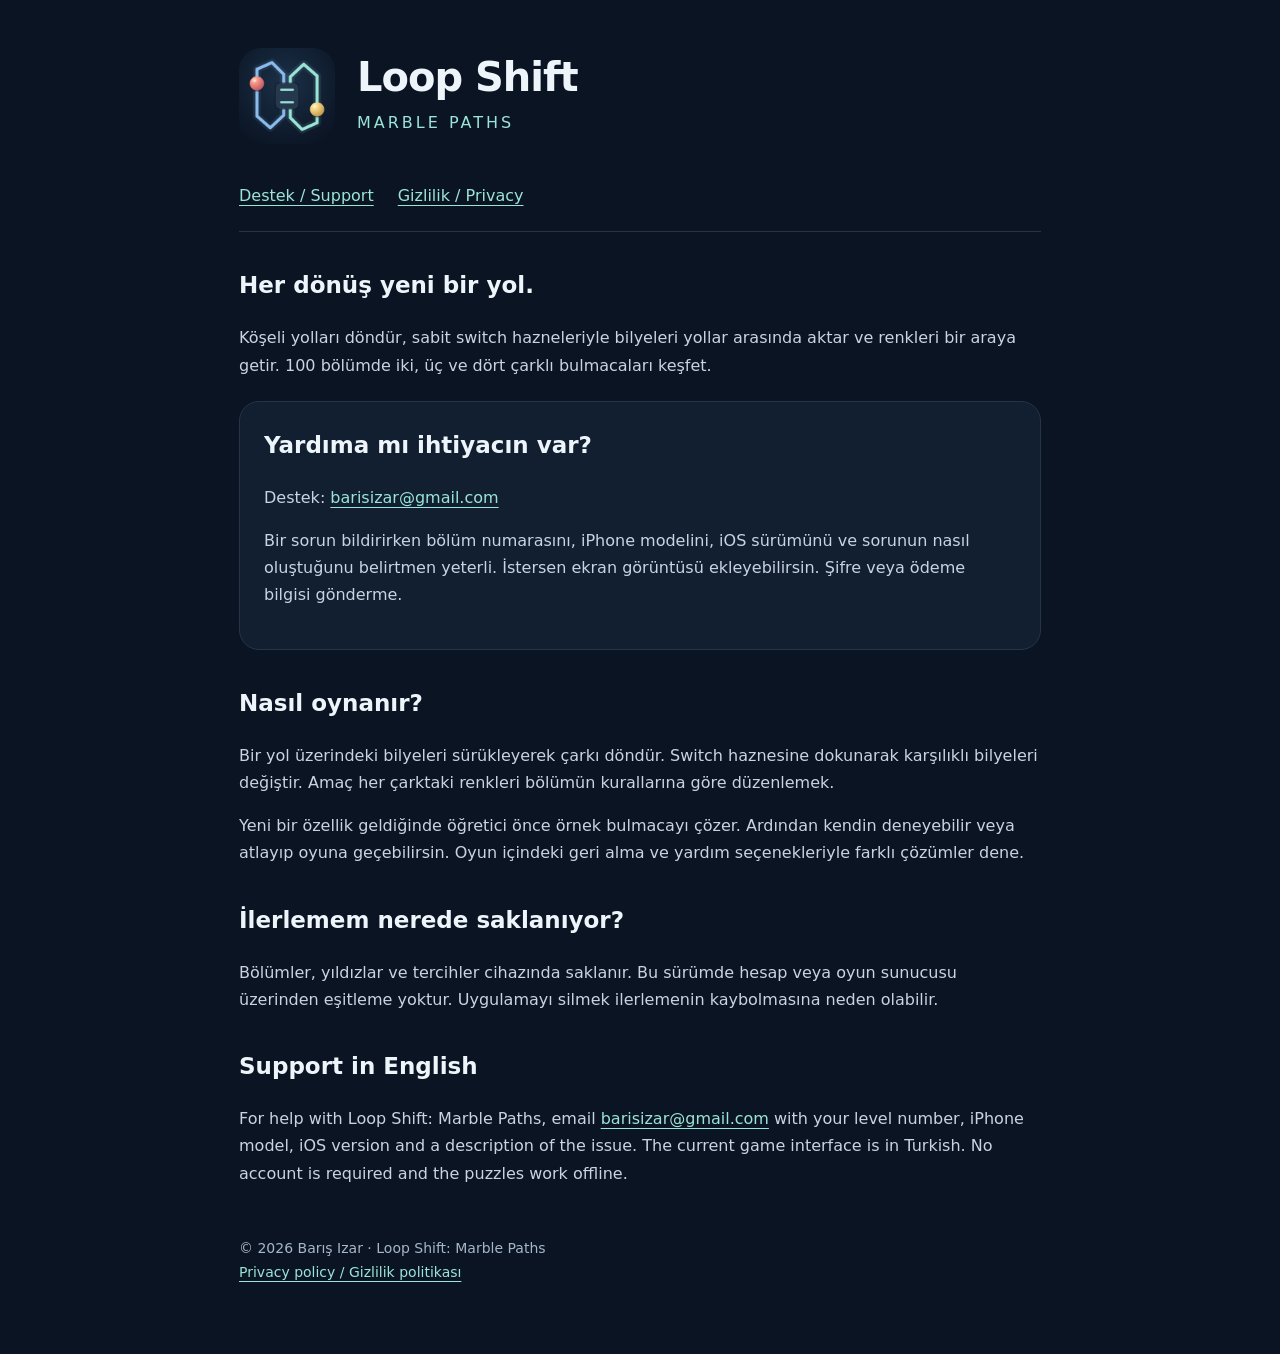
==== index.html @ 3ba00036 "Publish Loop Shift support and privacy pages" ====
<!doctype html><html lang="tr"><head><meta charset="utf-8"><meta name="viewport" content="width=device-width, initial-scale=1"><title>Loop Shift: Marble Paths — Destek</title><meta name="description" content="Loop Shift: Marble Paths için oyun yardımı, iletişim ve gizlilik bilgileri."><link rel="stylesheet" href="style.css"></head><body>
<header><img src="icon.png" alt="Köşeli iki bilye yolu ve switch"><div><h1>Loop Shift</h1><p>MARBLE PATHS</p></div></header>
<nav><a href="#support">Destek / Support</a><a href="privacy.html">Gizlilik / Privacy</a></nav>
<h2>Her dönüş yeni bir yol.</h2><p>Köşeli yolları döndür, sabit switch hazneleriyle bilyeleri yollar arasında aktar ve renkleri bir araya getir. 100 bölümde iki, üç ve dört çarklı bulmacaları keşfet.</p>
<div class="card" id="support"><h2 style="margin-top:0">Yardıma mı ihtiyacın var?</h2><p>Destek: <a href="mailto:barisizar@gmail.com">barisizar@gmail.com</a></p><p>Bir sorun bildirirken bölüm numarasını, iPhone modelini, iOS sürümünü ve sorunun nasıl oluştuğunu belirtmen yeterli. İstersen ekran görüntüsü ekleyebilirsin. Şifre veya ödeme bilgisi gönderme.</p></div>
<h2>Nasıl oynanır?</h2><p>Bir yol üzerindeki bilyeleri sürükleyerek çarkı döndür. Switch haznesine dokunarak karşılıklı bilyeleri değiştir. Amaç her çarktaki renkleri bölümün kurallarına göre düzenlemek.</p><p>Yeni bir özellik geldiğinde öğretici önce örnek bulmacayı çözer. Ardından kendin deneyebilir veya atlayıp oyuna geçebilirsin. Oyun içindeki geri alma ve yardım seçenekleriyle farklı çözümler dene.</p>
<h2>İlerlemem nerede saklanıyor?</h2><p>Bölümler, yıldızlar ve tercihler cihazında saklanır. Bu sürümde hesap veya oyun sunucusu üzerinden eşitleme yoktur. Uygulamayı silmek ilerlemenin kaybolmasına neden olabilir.</p>
<h2>Support in English</h2><p>For help with Loop Shift: Marble Paths, email <a href="mailto:barisizar@gmail.com">barisizar@gmail.com</a> with your level number, iPhone model, iOS version and a description of the issue. The current game interface is in Turkish. No account is required and the puzzles work offline.</p>
<footer>© 2026 Barış Izar · Loop Shift: Marble Paths<br><a href="privacy.html">Privacy policy / Gizlilik politikası</a></footer></body></html>
---- style.css ----
:root{color-scheme:dark;font-family:system-ui,-apple-system,sans-serif;color:#edf5fb;background:#0b1423}*{box-sizing:border-box}body{max-width:850px;margin:auto;padding:48px 24px 70px;line-height:1.7}header{display:flex;gap:22px;align-items:center;margin-bottom:38px}header img{width:96px;height:96px;border-radius:22px}h1{font-size:clamp(26px,5vw,40px);line-height:1.1;letter-spacing:-1px;margin:0 0 10px}header p{color:#9be4d8;margin:0;letter-spacing:3px}h2{font-size:23px;margin-top:34px}a{color:#9be4d8;text-underline-offset:4px}nav{display:flex;gap:24px;flex-wrap:wrap;border-bottom:1px solid #263447;padding-bottom:22px}.card{border:1px solid #263447;border-radius:20px;background:#111f31;padding:24px;margin:22px 0}footer{margin-top:50px;color:#a6b6c9;font-size:14px}p,li{color:#c8d4e2}button{font:inherit}@media(max-width:450px){body{padding:28px 20px}header{gap:15px}header img{width:70px;height:70px}header p{letter-spacing:2px;font-size:13px}}
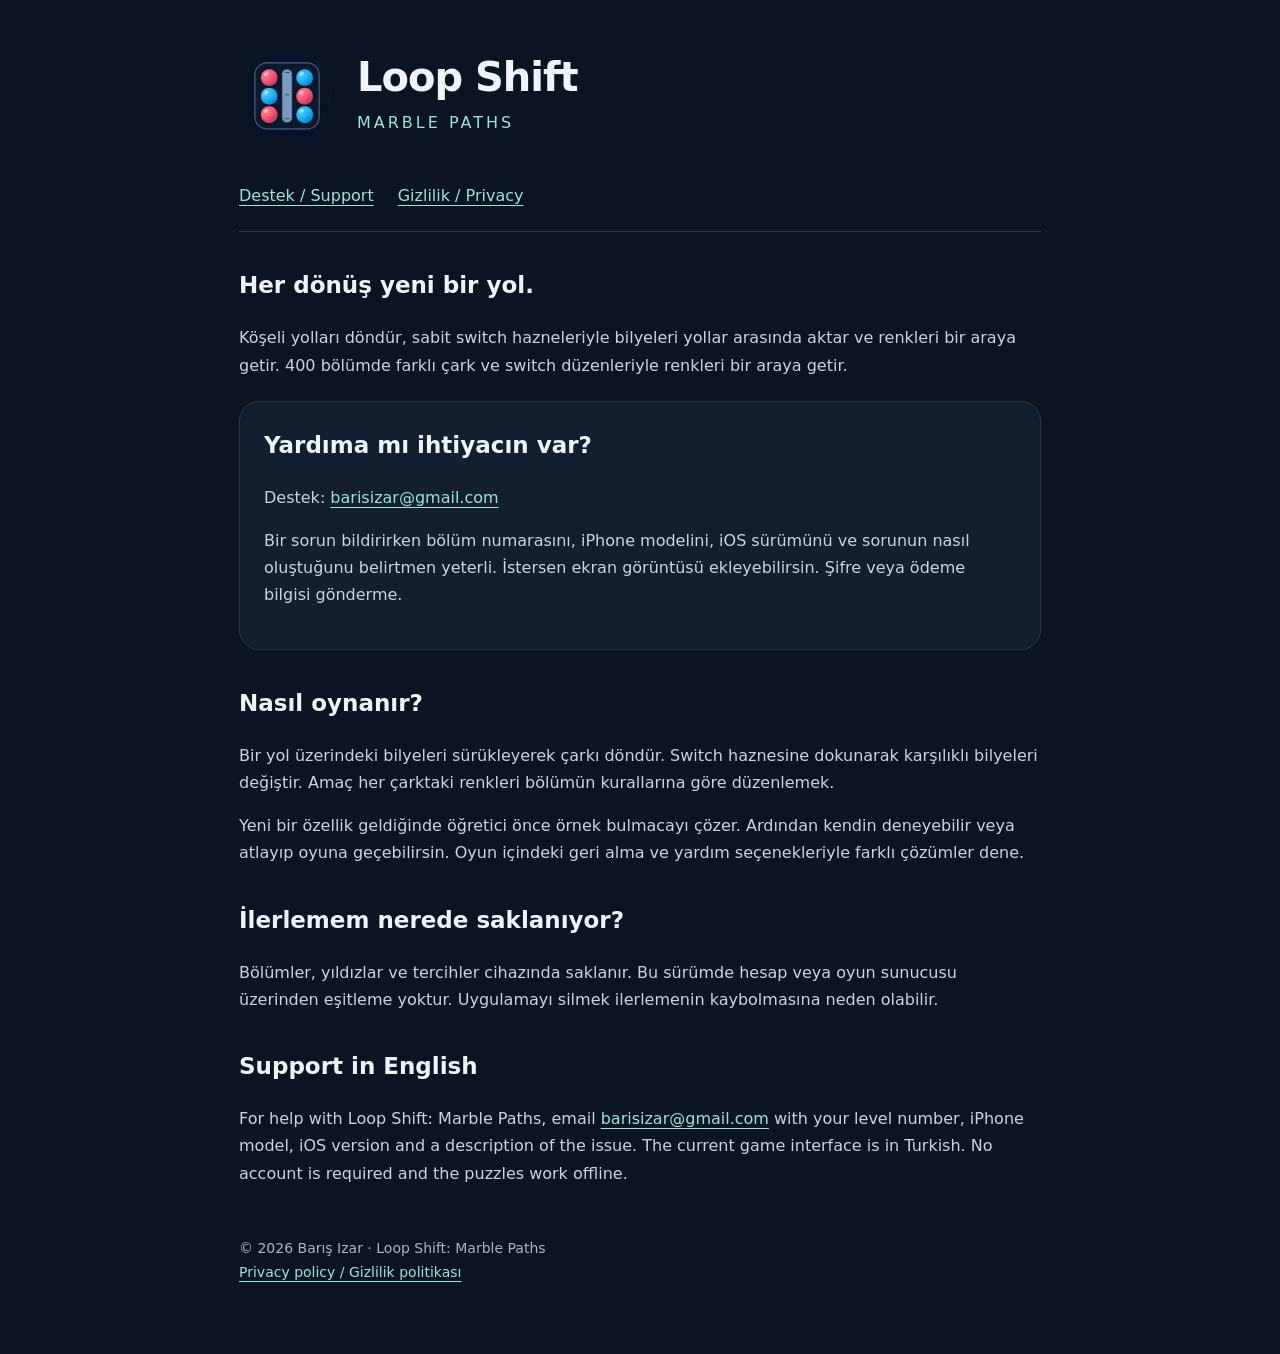
==== commit 5990a02b: "Update Loop Shift privacy disclosures for ads and optional analytics" ====
--- a/index.html
+++ b/index.html
@@ -1,7 +1,7 @@
 <!doctype html><html lang="tr"><head><meta charset="utf-8"><meta name="viewport" content="width=device-width, initial-scale=1"><title>Loop Shift: Marble Paths — Destek</title><meta name="description" content="Loop Shift: Marble Paths için oyun yardımı, iletişim ve gizlilik bilgileri."><link rel="stylesheet" href="style.css"></head><body>
-<header><img src="icon.png" alt="Köşeli iki bilye yolu ve switch"><div><h1>Loop Shift</h1><p>MARBLE PATHS</p></div></header>
+<header><img src="icon.png" alt="Loop Shift kırmızı ve mavi bilye ikonu"><div><h1>Loop Shift</h1><p>MARBLE PATHS</p></div></header>
 <nav><a href="#support">Destek / Support</a><a href="privacy.html">Gizlilik / Privacy</a></nav>
-<h2>Her dönüş yeni bir yol.</h2><p>Köşeli yolları döndür, sabit switch hazneleriyle bilyeleri yollar arasında aktar ve renkleri bir araya getir. 100 bölümde iki, üç ve dört çarklı bulmacaları keşfet.</p>
+<h2>Her dönüş yeni bir yol.</h2><p>Köşeli yolları döndür, sabit switch hazneleriyle bilyeleri yollar arasında aktar ve renkleri bir araya getir. 400 bölümde farklı çark ve switch düzenleriyle renkleri bir araya getir.</p>
 <div class="card" id="support"><h2 style="margin-top:0">Yardıma mı ihtiyacın var?</h2><p>Destek: <a href="mailto:barisizar@gmail.com">barisizar@gmail.com</a></p><p>Bir sorun bildirirken bölüm numarasını, iPhone modelini, iOS sürümünü ve sorunun nasıl oluştuğunu belirtmen yeterli. İstersen ekran görüntüsü ekleyebilirsin. Şifre veya ödeme bilgisi gönderme.</p></div>
 <h2>Nasıl oynanır?</h2><p>Bir yol üzerindeki bilyeleri sürükleyerek çarkı döndür. Switch haznesine dokunarak karşılıklı bilyeleri değiştir. Amaç her çarktaki renkleri bölümün kurallarına göre düzenlemek.</p><p>Yeni bir özellik geldiğinde öğretici önce örnek bulmacayı çözer. Ardından kendin deneyebilir veya atlayıp oyuna geçebilirsin. Oyun içindeki geri alma ve yardım seçenekleriyle farklı çözümler dene.</p>
 <h2>İlerlemem nerede saklanıyor?</h2><p>Bölümler, yıldızlar ve tercihler cihazında saklanır. Bu sürümde hesap veya oyun sunucusu üzerinden eşitleme yoktur. Uygulamayı silmek ilerlemenin kaybolmasına neden olabilir.</p>
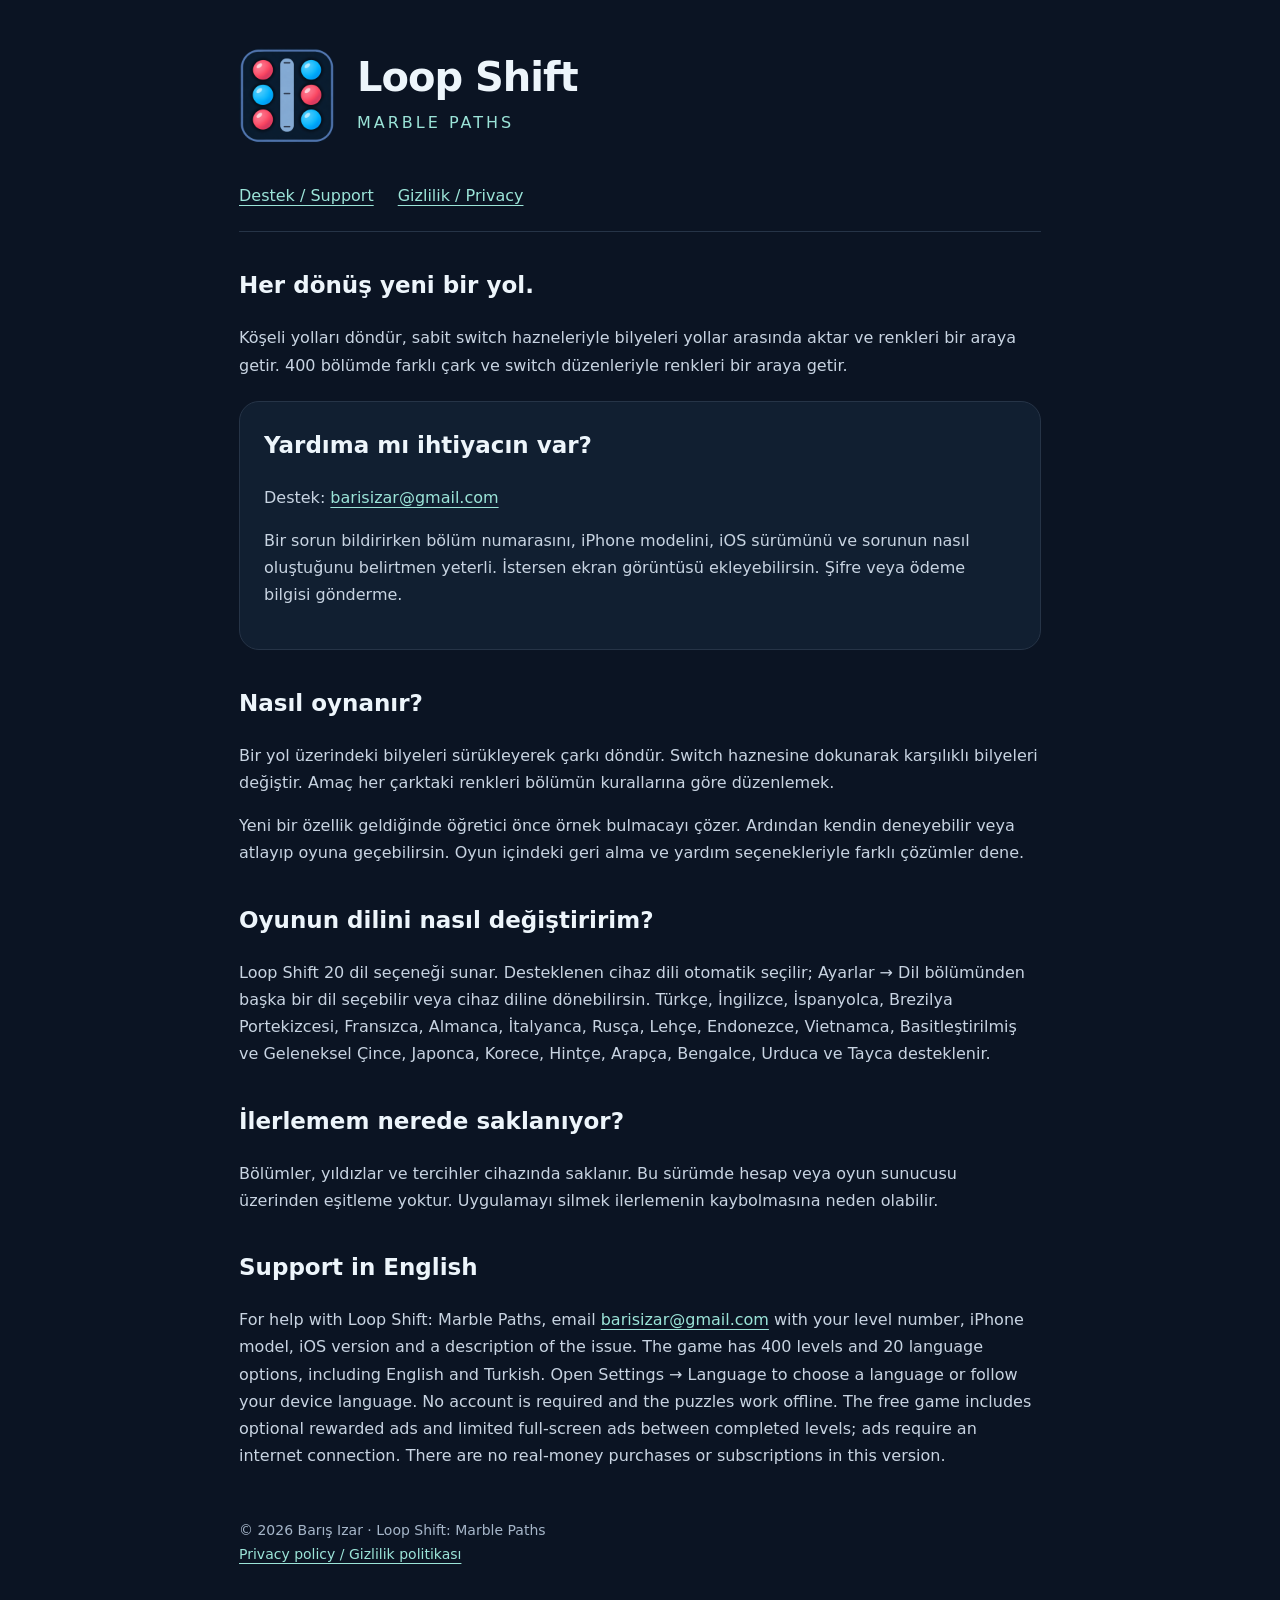
==== commit 3dd14e34: "Update support page for twenty languages and approved icon" ====
--- a/index.html
+++ b/index.html
@@ -1,9 +1,10 @@
 <!doctype html><html lang="tr"><head><meta charset="utf-8"><meta name="viewport" content="width=device-width, initial-scale=1"><title>Loop Shift: Marble Paths — Destek</title><meta name="description" content="Loop Shift: Marble Paths için oyun yardımı, iletişim ve gizlilik bilgileri."><link rel="stylesheet" href="style.css"></head><body>
-<header><img src="icon.png" alt="Loop Shift kırmızı ve mavi bilye ikonu"><div><h1>Loop Shift</h1><p>MARBLE PATHS</p></div></header>
+<header><img src="icon.png" alt="Loop Shift renkli bilye ikonu"><div><h1>Loop Shift</h1><p>MARBLE PATHS</p></div></header>
 <nav><a href="#support">Destek / Support</a><a href="privacy.html">Gizlilik / Privacy</a></nav>
 <h2>Her dönüş yeni bir yol.</h2><p>Köşeli yolları döndür, sabit switch hazneleriyle bilyeleri yollar arasında aktar ve renkleri bir araya getir. 400 bölümde farklı çark ve switch düzenleriyle renkleri bir araya getir.</p>
 <div class="card" id="support"><h2 style="margin-top:0">Yardıma mı ihtiyacın var?</h2><p>Destek: <a href="mailto:barisizar@gmail.com">barisizar@gmail.com</a></p><p>Bir sorun bildirirken bölüm numarasını, iPhone modelini, iOS sürümünü ve sorunun nasıl oluştuğunu belirtmen yeterli. İstersen ekran görüntüsü ekleyebilirsin. Şifre veya ödeme bilgisi gönderme.</p></div>
 <h2>Nasıl oynanır?</h2><p>Bir yol üzerindeki bilyeleri sürükleyerek çarkı döndür. Switch haznesine dokunarak karşılıklı bilyeleri değiştir. Amaç her çarktaki renkleri bölümün kurallarına göre düzenlemek.</p><p>Yeni bir özellik geldiğinde öğretici önce örnek bulmacayı çözer. Ardından kendin deneyebilir veya atlayıp oyuna geçebilirsin. Oyun içindeki geri alma ve yardım seçenekleriyle farklı çözümler dene.</p>
+<h2>Oyunun dilini nasıl değiştiririm?</h2><p>Loop Shift 20 dil seçeneği sunar. Desteklenen cihaz dili otomatik seçilir; Ayarlar → Dil bölümünden başka bir dil seçebilir veya cihaz diline dönebilirsin. Türkçe, İngilizce, İspanyolca, Brezilya Portekizcesi, Fransızca, Almanca, İtalyanca, Rusça, Lehçe, Endonezce, Vietnamca, Basitleştirilmiş ve Geleneksel Çince, Japonca, Korece, Hintçe, Arapça, Bengalce, Urduca ve Tayca desteklenir.</p>
 <h2>İlerlemem nerede saklanıyor?</h2><p>Bölümler, yıldızlar ve tercihler cihazında saklanır. Bu sürümde hesap veya oyun sunucusu üzerinden eşitleme yoktur. Uygulamayı silmek ilerlemenin kaybolmasına neden olabilir.</p>
-<h2>Support in English</h2><p>For help with Loop Shift: Marble Paths, email <a href="mailto:barisizar@gmail.com">barisizar@gmail.com</a> with your level number, iPhone model, iOS version and a description of the issue. The current game interface is in Turkish. No account is required and the puzzles work offline.</p>
+<h2>Support in English</h2><p>For help with Loop Shift: Marble Paths, email <a href="mailto:barisizar@gmail.com">barisizar@gmail.com</a> with your level number, iPhone model, iOS version and a description of the issue. The game has 400 levels and 20 language options, including English and Turkish. Open Settings → Language to choose a language or follow your device language. No account is required and the puzzles work offline. The free game includes optional rewarded ads and limited full-screen ads between completed levels; ads require an internet connection. There are no real-money purchases or subscriptions in this version.</p>
 <footer>© 2026 Barış Izar · Loop Shift: Marble Paths<br><a href="privacy.html">Privacy policy / Gizlilik politikası</a></footer></body></html>
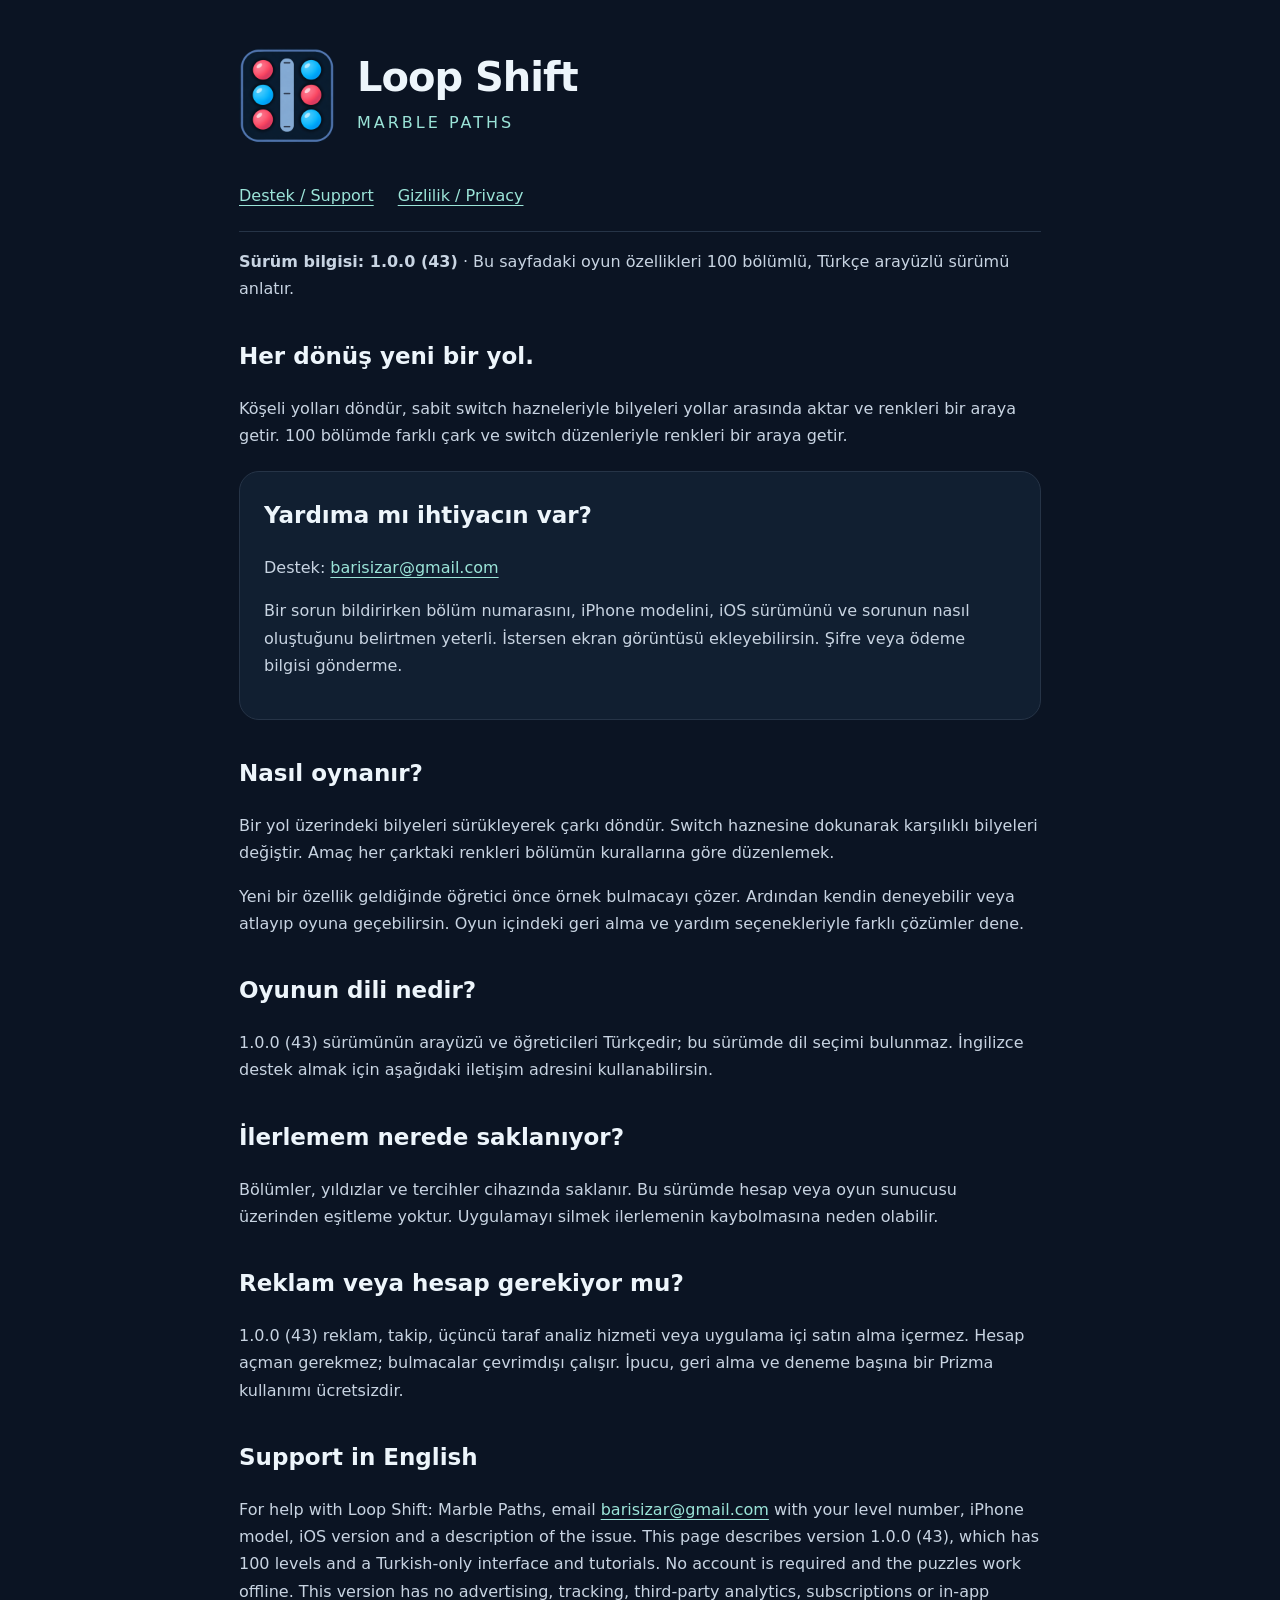
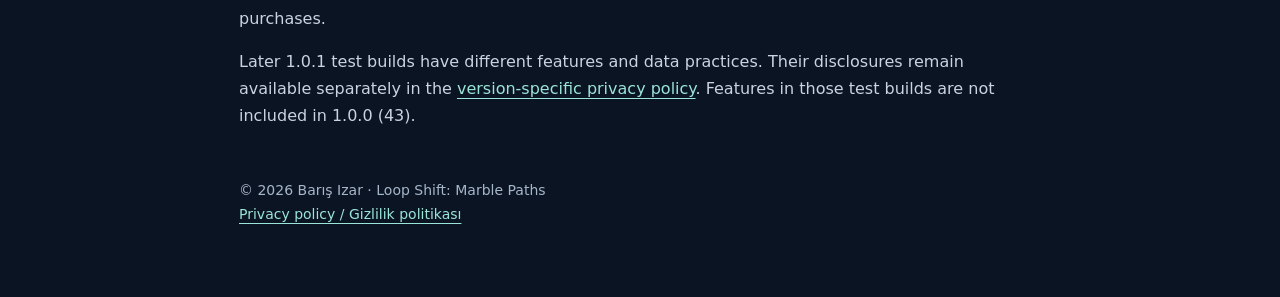
==== commit 25c2efe9: "Clarify build 43 support and version-specific privacy" ====
--- a/index.html
+++ b/index.html
@@ -1,10 +1,13 @@
 <!doctype html><html lang="tr"><head><meta charset="utf-8"><meta name="viewport" content="width=device-width, initial-scale=1"><title>Loop Shift: Marble Paths — Destek</title><meta name="description" content="Loop Shift: Marble Paths için oyun yardımı, iletişim ve gizlilik bilgileri."><link rel="stylesheet" href="style.css"></head><body>
 <header><img src="icon.png" alt="Loop Shift renkli bilye ikonu"><div><h1>Loop Shift</h1><p>MARBLE PATHS</p></div></header>
 <nav><a href="#support">Destek / Support</a><a href="privacy.html">Gizlilik / Privacy</a></nav>
-<h2>Her dönüş yeni bir yol.</h2><p>Köşeli yolları döndür, sabit switch hazneleriyle bilyeleri yollar arasında aktar ve renkleri bir araya getir. 400 bölümde farklı çark ve switch düzenleriyle renkleri bir araya getir.</p>
+<p><strong>Sürüm bilgisi: 1.0.0 (43)</strong> · Bu sayfadaki oyun özellikleri 100 bölümlü, Türkçe arayüzlü sürümü anlatır.</p>
+<h2>Her dönüş yeni bir yol.</h2><p>Köşeli yolları döndür, sabit switch hazneleriyle bilyeleri yollar arasında aktar ve renkleri bir araya getir. 100 bölümde farklı çark ve switch düzenleriyle renkleri bir araya getir.</p>
 <div class="card" id="support"><h2 style="margin-top:0">Yardıma mı ihtiyacın var?</h2><p>Destek: <a href="mailto:barisizar@gmail.com">barisizar@gmail.com</a></p><p>Bir sorun bildirirken bölüm numarasını, iPhone modelini, iOS sürümünü ve sorunun nasıl oluştuğunu belirtmen yeterli. İstersen ekran görüntüsü ekleyebilirsin. Şifre veya ödeme bilgisi gönderme.</p></div>
 <h2>Nasıl oynanır?</h2><p>Bir yol üzerindeki bilyeleri sürükleyerek çarkı döndür. Switch haznesine dokunarak karşılıklı bilyeleri değiştir. Amaç her çarktaki renkleri bölümün kurallarına göre düzenlemek.</p><p>Yeni bir özellik geldiğinde öğretici önce örnek bulmacayı çözer. Ardından kendin deneyebilir veya atlayıp oyuna geçebilirsin. Oyun içindeki geri alma ve yardım seçenekleriyle farklı çözümler dene.</p>
-<h2>Oyunun dilini nasıl değiştiririm?</h2><p>Loop Shift 20 dil seçeneği sunar. Desteklenen cihaz dili otomatik seçilir; Ayarlar → Dil bölümünden başka bir dil seçebilir veya cihaz diline dönebilirsin. Türkçe, İngilizce, İspanyolca, Brezilya Portekizcesi, Fransızca, Almanca, İtalyanca, Rusça, Lehçe, Endonezce, Vietnamca, Basitleştirilmiş ve Geleneksel Çince, Japonca, Korece, Hintçe, Arapça, Bengalce, Urduca ve Tayca desteklenir.</p>
+<h2>Oyunun dili nedir?</h2><p>1.0.0 (43) sürümünün arayüzü ve öğreticileri Türkçedir; bu sürümde dil seçimi bulunmaz. İngilizce destek almak için aşağıdaki iletişim adresini kullanabilirsin.</p>
 <h2>İlerlemem nerede saklanıyor?</h2><p>Bölümler, yıldızlar ve tercihler cihazında saklanır. Bu sürümde hesap veya oyun sunucusu üzerinden eşitleme yoktur. Uygulamayı silmek ilerlemenin kaybolmasına neden olabilir.</p>
-<h2>Support in English</h2><p>For help with Loop Shift: Marble Paths, email <a href="mailto:barisizar@gmail.com">barisizar@gmail.com</a> with your level number, iPhone model, iOS version and a description of the issue. The game has 400 levels and 20 language options, including English and Turkish. Open Settings → Language to choose a language or follow your device language. No account is required and the puzzles work offline. The free game includes optional rewarded ads and limited full-screen ads between completed levels; ads require an internet connection. There are no real-money purchases or subscriptions in this version.</p>
+<h2>Reklam veya hesap gerekiyor mu?</h2><p>1.0.0 (43) reklam, takip, üçüncü taraf analiz hizmeti veya uygulama içi satın alma içermez. Hesap açman gerekmez; bulmacalar çevrimdışı çalışır. İpucu, geri alma ve deneme başına bir Prizma kullanımı ücretsizdir.</p>
+<h2>Support in English</h2><p>For help with Loop Shift: Marble Paths, email <a href="mailto:barisizar@gmail.com">barisizar@gmail.com</a> with your level number, iPhone model, iOS version and a description of the issue. This page describes version 1.0.0 (43), which has 100 levels and a Turkish-only interface and tutorials. No account is required and the puzzles work offline. This version has no advertising, tracking, third-party analytics, subscriptions or in-app purchases.</p>
+<p>Later 1.0.1 test builds have different features and data practices. Their disclosures remain available separately in the <a href="privacy.html#english-101">version-specific privacy policy</a>. Features in those test builds are not included in 1.0.0 (43).</p>
 <footer>© 2026 Barış Izar · Loop Shift: Marble Paths<br><a href="privacy.html">Privacy policy / Gizlilik politikası</a></footer></body></html>
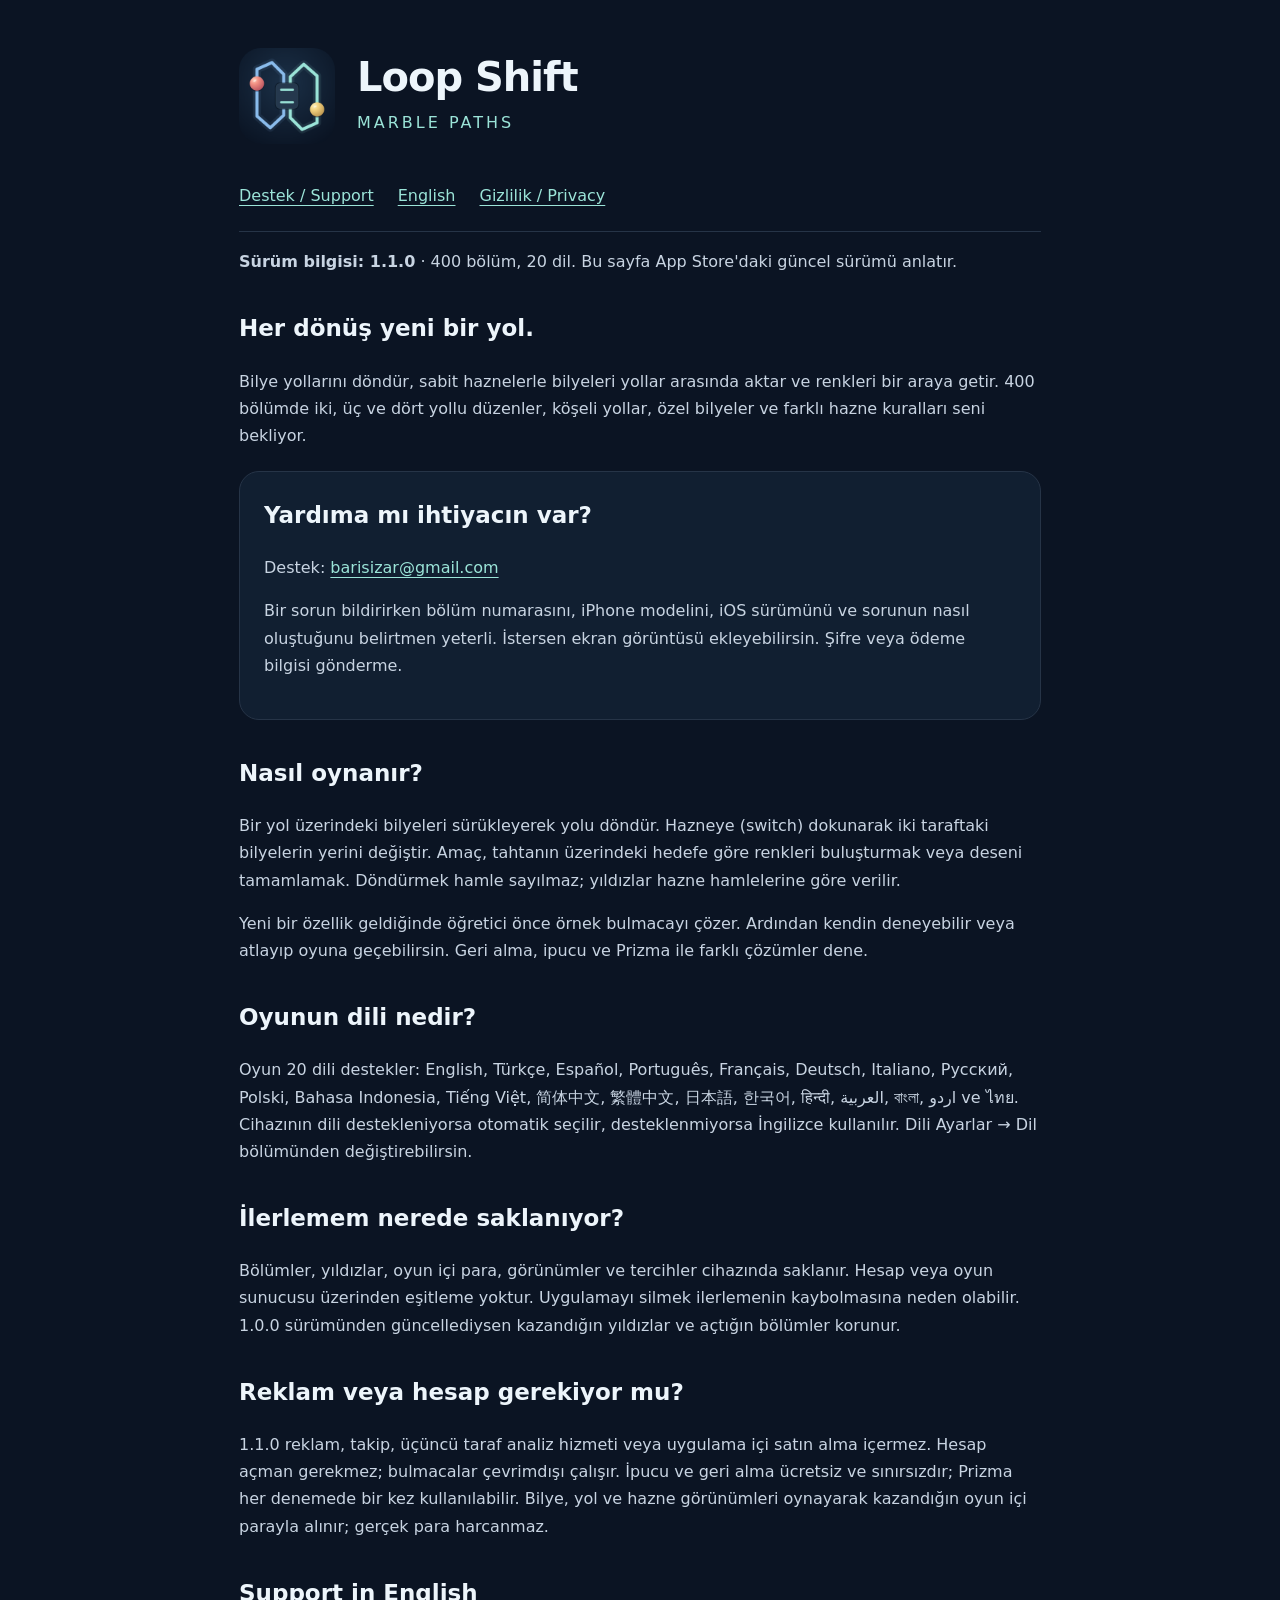
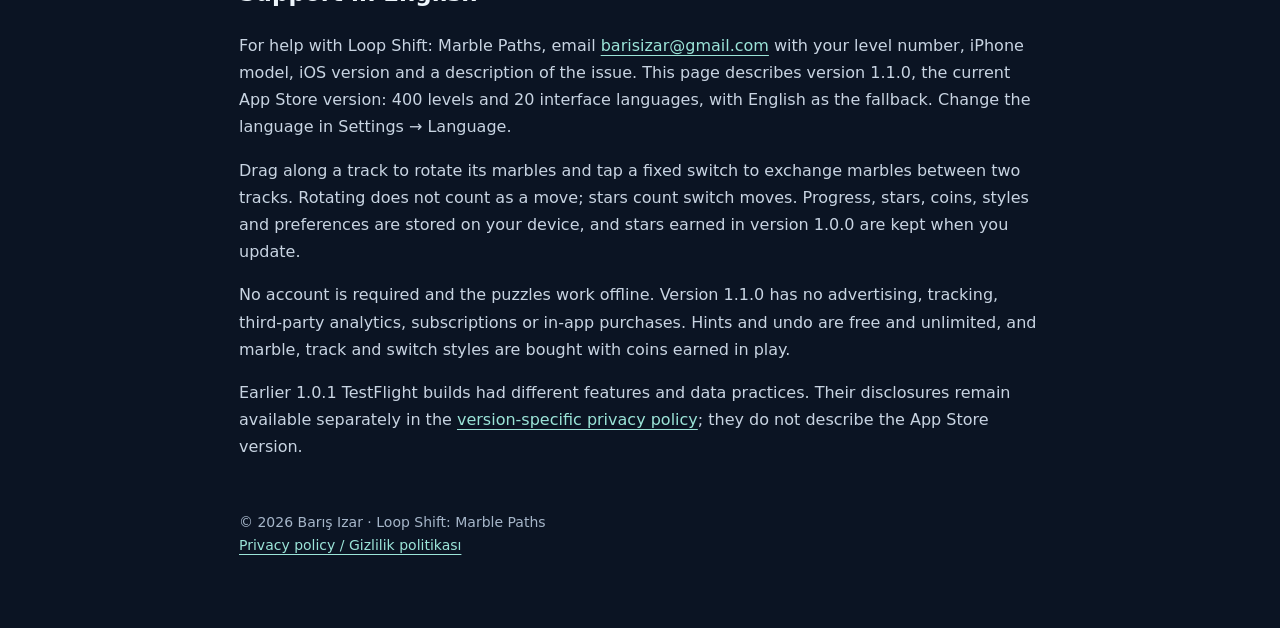
==== commit 68d19598: "Describe version 1.1.0: 400 levels, 20 languages, App Store icon" ====
--- a/index.html
+++ b/index.html
@@ -1,13 +1,13 @@
 <!doctype html><html lang="tr"><head><meta charset="utf-8"><meta name="viewport" content="width=device-width, initial-scale=1"><title>Loop Shift: Marble Paths — Destek</title><meta name="description" content="Loop Shift: Marble Paths için oyun yardımı, iletişim ve gizlilik bilgileri."><link rel="stylesheet" href="style.css"></head><body>
-<header><img src="icon.png" alt="Loop Shift renkli bilye ikonu"><div><h1>Loop Shift</h1><p>MARBLE PATHS</p></div></header>
-<nav><a href="#support">Destek / Support</a><a href="privacy.html">Gizlilik / Privacy</a></nav>
-<p><strong>Sürüm bilgisi: 1.0.0 (43)</strong> · Bu sayfadaki oyun özellikleri 100 bölümlü, Türkçe arayüzlü sürümü anlatır.</p>
-<h2>Her dönüş yeni bir yol.</h2><p>Köşeli yolları döndür, sabit switch hazneleriyle bilyeleri yollar arasında aktar ve renkleri bir araya getir. 100 bölümde farklı çark ve switch düzenleriyle renkleri bir araya getir.</p>
+<header><img src="icon.png" alt="Loop Shift ikonu: iki bilye yolu ve aralarındaki hazne"><div><h1>Loop Shift</h1><p>MARBLE PATHS</p></div></header>
+<nav><a href="#support">Destek / Support</a><a href="#english">English</a><a href="privacy.html">Gizlilik / Privacy</a></nav>
+<p><strong>Sürüm bilgisi: 1.1.0</strong> · 400 bölüm, 20 dil. Bu sayfa App Store'daki güncel sürümü anlatır.</p>
+<h2>Her dönüş yeni bir yol.</h2><p>Bilye yollarını döndür, sabit haznelerle bilyeleri yollar arasında aktar ve renkleri bir araya getir. 400 bölümde iki, üç ve dört yollu düzenler, köşeli yollar, özel bilyeler ve farklı hazne kuralları seni bekliyor.</p>
 <div class="card" id="support"><h2 style="margin-top:0">Yardıma mı ihtiyacın var?</h2><p>Destek: <a href="mailto:barisizar@gmail.com">barisizar@gmail.com</a></p><p>Bir sorun bildirirken bölüm numarasını, iPhone modelini, iOS sürümünü ve sorunun nasıl oluştuğunu belirtmen yeterli. İstersen ekran görüntüsü ekleyebilirsin. Şifre veya ödeme bilgisi gönderme.</p></div>
-<h2>Nasıl oynanır?</h2><p>Bir yol üzerindeki bilyeleri sürükleyerek çarkı döndür. Switch haznesine dokunarak karşılıklı bilyeleri değiştir. Amaç her çarktaki renkleri bölümün kurallarına göre düzenlemek.</p><p>Yeni bir özellik geldiğinde öğretici önce örnek bulmacayı çözer. Ardından kendin deneyebilir veya atlayıp oyuna geçebilirsin. Oyun içindeki geri alma ve yardım seçenekleriyle farklı çözümler dene.</p>
-<h2>Oyunun dili nedir?</h2><p>1.0.0 (43) sürümünün arayüzü ve öğreticileri Türkçedir; bu sürümde dil seçimi bulunmaz. İngilizce destek almak için aşağıdaki iletişim adresini kullanabilirsin.</p>
-<h2>İlerlemem nerede saklanıyor?</h2><p>Bölümler, yıldızlar ve tercihler cihazında saklanır. Bu sürümde hesap veya oyun sunucusu üzerinden eşitleme yoktur. Uygulamayı silmek ilerlemenin kaybolmasına neden olabilir.</p>
-<h2>Reklam veya hesap gerekiyor mu?</h2><p>1.0.0 (43) reklam, takip, üçüncü taraf analiz hizmeti veya uygulama içi satın alma içermez. Hesap açman gerekmez; bulmacalar çevrimdışı çalışır. İpucu, geri alma ve deneme başına bir Prizma kullanımı ücretsizdir.</p>
-<h2>Support in English</h2><p>For help with Loop Shift: Marble Paths, email <a href="mailto:barisizar@gmail.com">barisizar@gmail.com</a> with your level number, iPhone model, iOS version and a description of the issue. This page describes version 1.0.0 (43), which has 100 levels and a Turkish-only interface and tutorials. No account is required and the puzzles work offline. This version has no advertising, tracking, third-party analytics, subscriptions or in-app purchases.</p>
-<p>Later 1.0.1 test builds have different features and data practices. Their disclosures remain available separately in the <a href="privacy.html#english-101">version-specific privacy policy</a>. Features in those test builds are not included in 1.0.0 (43).</p>
+<h2>Nasıl oynanır?</h2><p>Bir yol üzerindeki bilyeleri sürükleyerek yolu döndür. Hazneye (switch) dokunarak iki taraftaki bilyelerin yerini değiştir. Amaç, tahtanın üzerindeki hedefe göre renkleri buluşturmak veya deseni tamamlamak. Döndürmek hamle sayılmaz; yıldızlar hazne hamlelerine göre verilir.</p><p>Yeni bir özellik geldiğinde öğretici önce örnek bulmacayı çözer. Ardından kendin deneyebilir veya atlayıp oyuna geçebilirsin. Geri alma, ipucu ve Prizma ile farklı çözümler dene.</p>
+<h2>Oyunun dili nedir?</h2><p>Oyun 20 dili destekler: English, Türkçe, Español, Português, Français, Deutsch, Italiano, Русский, Polski, Bahasa Indonesia, Tiếng Việt, 简体中文, 繁體中文, 日本語, 한국어, हिन्दी, العربية, বাংলা, اردو ve ไทย. Cihazının dili destekleniyorsa otomatik seçilir, desteklenmiyorsa İngilizce kullanılır. Dili Ayarlar → Dil bölümünden değiştirebilirsin.</p>
+<h2>İlerlemem nerede saklanıyor?</h2><p>Bölümler, yıldızlar, oyun içi para, görünümler ve tercihler cihazında saklanır. Hesap veya oyun sunucusu üzerinden eşitleme yoktur. Uygulamayı silmek ilerlemenin kaybolmasına neden olabilir. 1.0.0 sürümünden güncellediysen kazandığın yıldızlar ve açtığın bölümler korunur.</p>
+<h2>Reklam veya hesap gerekiyor mu?</h2><p>1.1.0 reklam, takip, üçüncü taraf analiz hizmeti veya uygulama içi satın alma içermez. Hesap açman gerekmez; bulmacalar çevrimdışı çalışır. İpucu ve geri alma ücretsiz ve sınırsızdır; Prizma her denemede bir kez kullanılabilir. Bilye, yol ve hazne görünümleri oynayarak kazandığın oyun içi parayla alınır; gerçek para harcanmaz.</p>
+<h2 id="english">Support in English</h2><p>For help with Loop Shift: Marble Paths, email <a href="mailto:barisizar@gmail.com">barisizar@gmail.com</a> with your level number, iPhone model, iOS version and a description of the issue. This page describes version 1.1.0, the current App Store version: 400 levels and 20 interface languages, with English as the fallback. Change the language in Settings → Language.</p><p>Drag along a track to rotate its marbles and tap a fixed switch to exchange marbles between two tracks. Rotating does not count as a move; stars count switch moves. Progress, stars, coins, styles and preferences are stored on your device, and stars earned in version 1.0.0 are kept when you update.</p><p>No account is required and the puzzles work offline. Version 1.1.0 has no advertising, tracking, third-party analytics, subscriptions or in-app purchases. Hints and undo are free and unlimited, and marble, track and switch styles are bought with coins earned in play.</p>
+<p>Earlier 1.0.1 TestFlight builds had different features and data practices. Their disclosures remain available separately in the <a href="privacy.html#english-101">version-specific privacy policy</a>; they do not describe the App Store version.</p>
 <footer>© 2026 Barış Izar · Loop Shift: Marble Paths<br><a href="privacy.html">Privacy policy / Gizlilik politikası</a></footer></body></html>
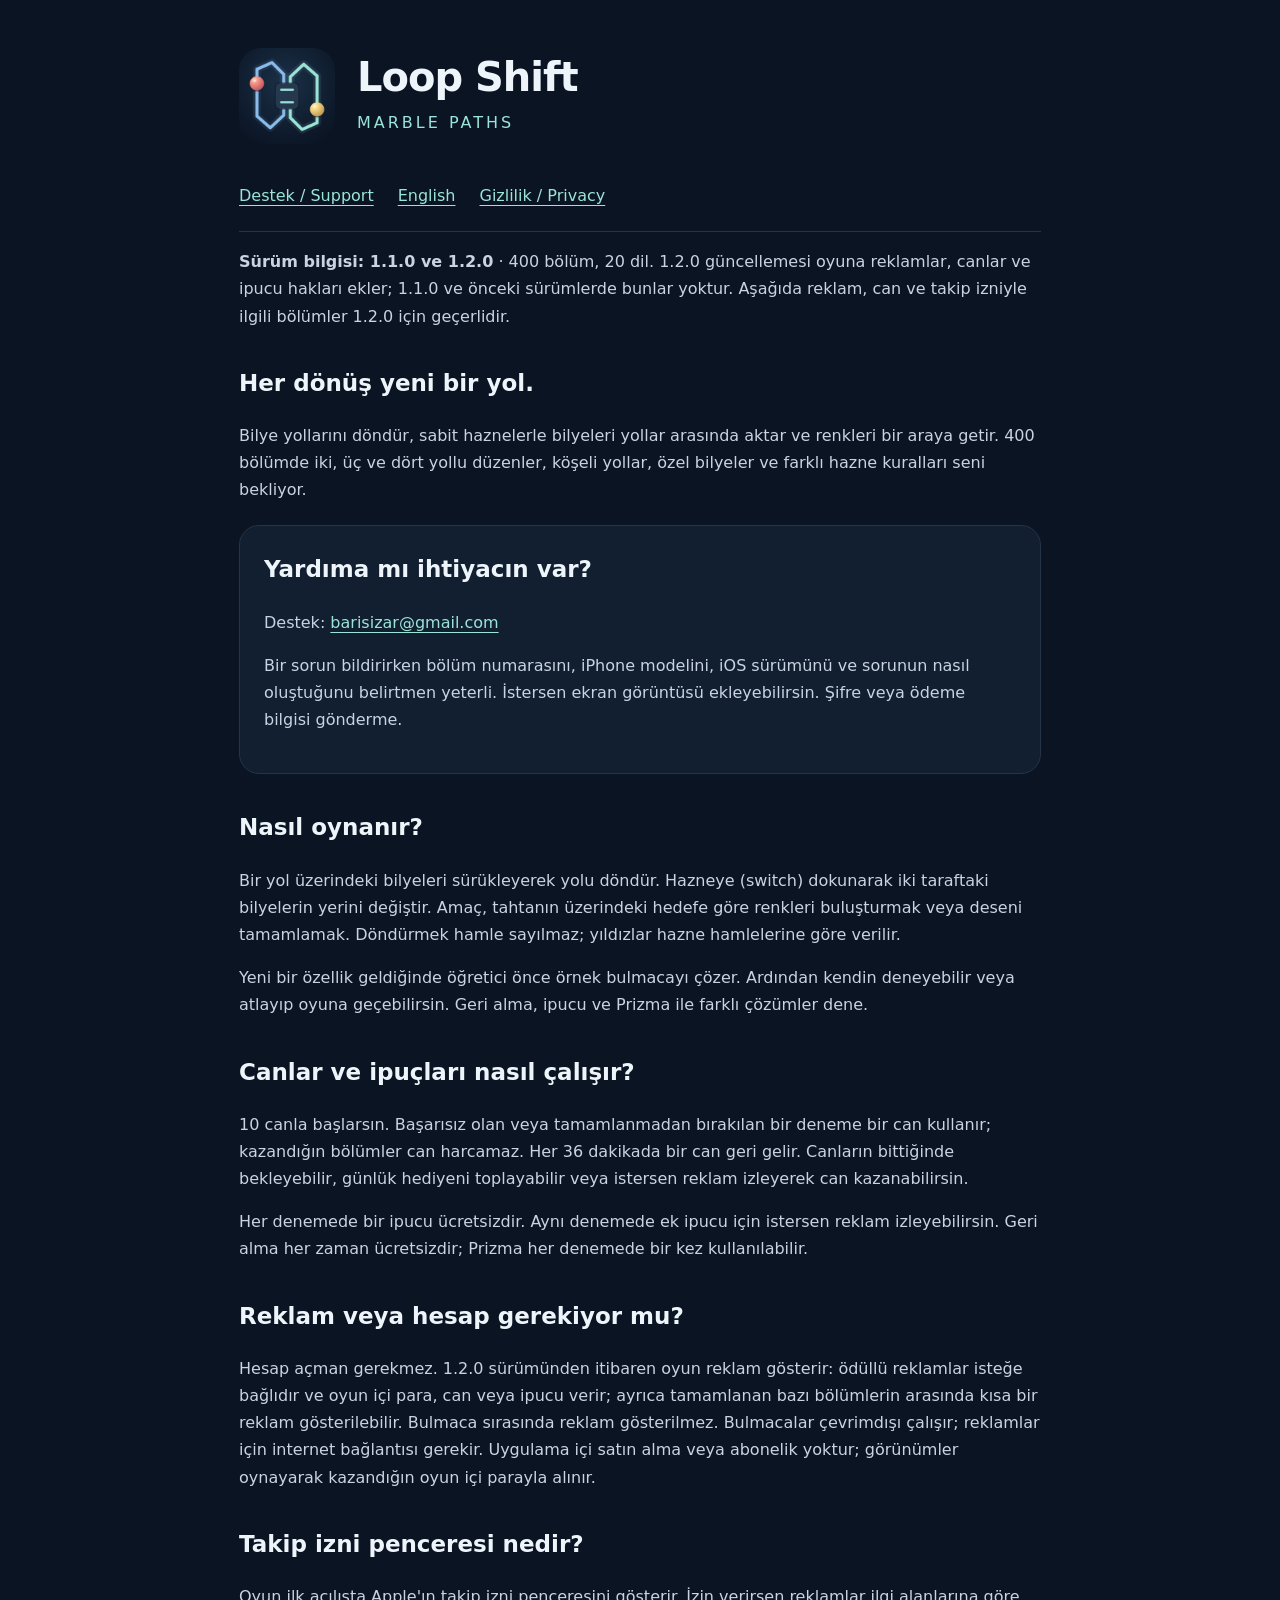
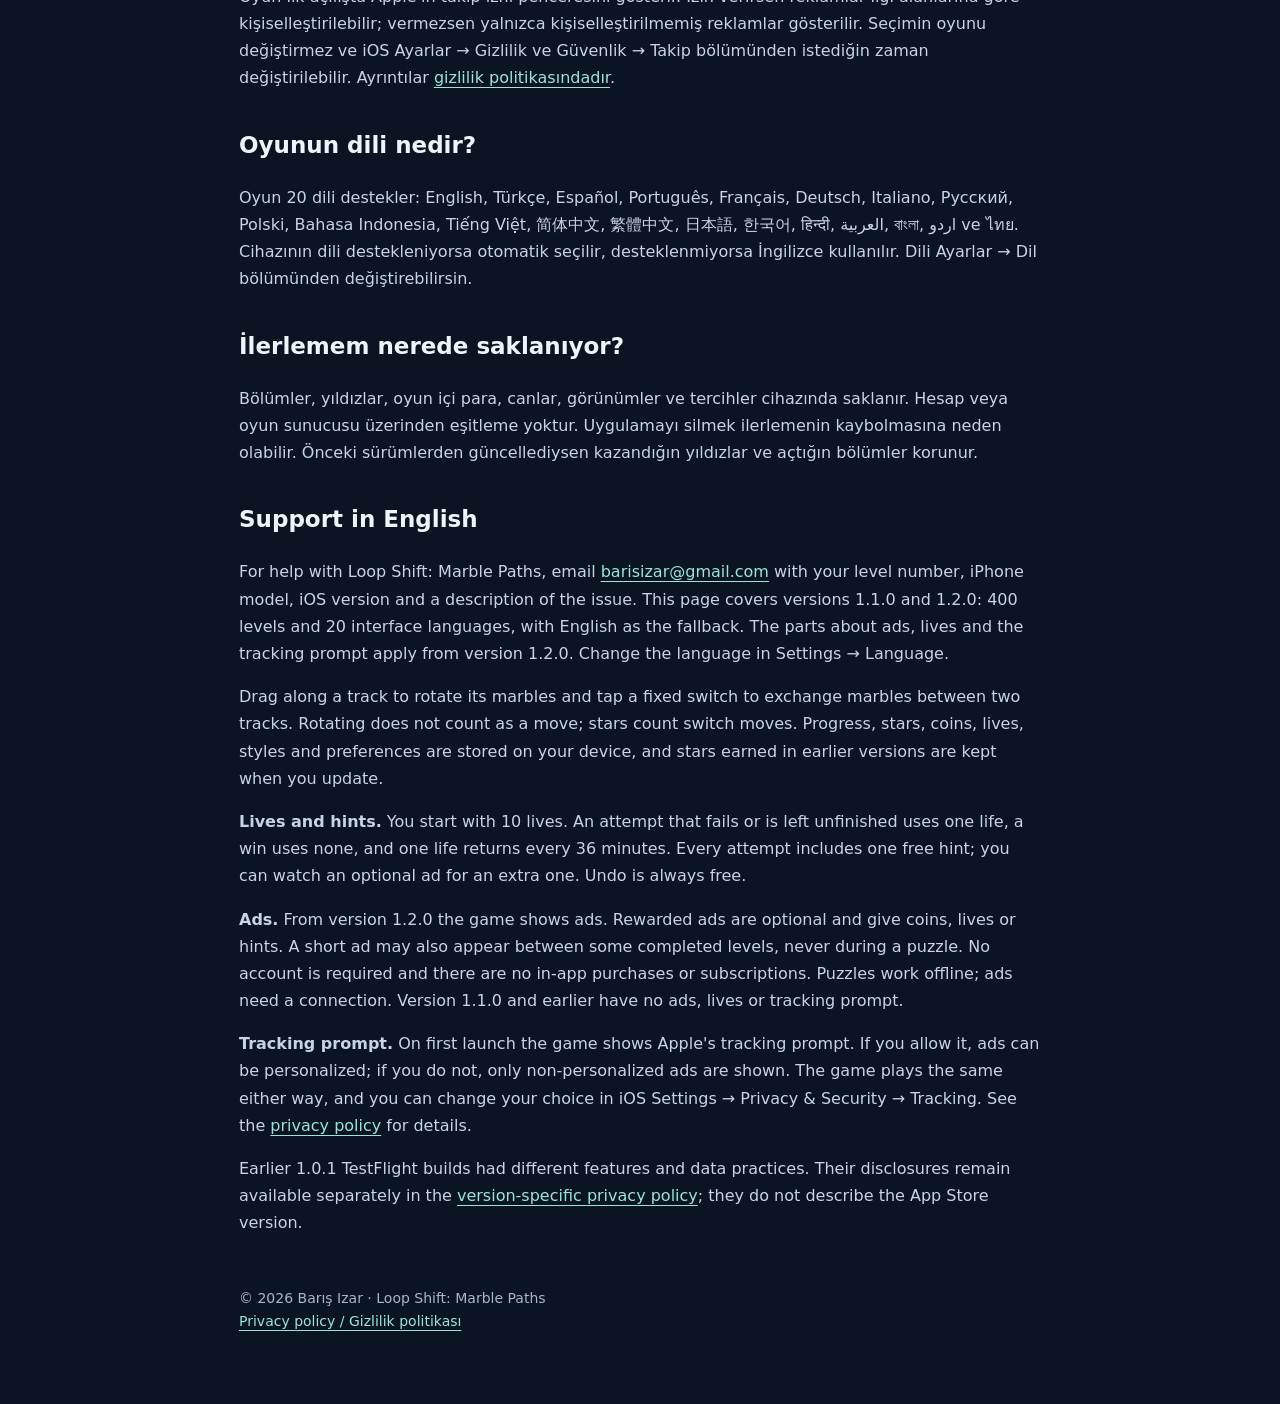
==== commit abe54521: "Add version 1.2.0 disclosures: ads, tracking permission, lives" ====
--- a/index.html
+++ b/index.html
@@ -1,13 +1,15 @@
 <!doctype html><html lang="tr"><head><meta charset="utf-8"><meta name="viewport" content="width=device-width, initial-scale=1"><title>Loop Shift: Marble Paths — Destek</title><meta name="description" content="Loop Shift: Marble Paths için oyun yardımı, iletişim ve gizlilik bilgileri."><link rel="stylesheet" href="style.css"></head><body>
 <header><img src="icon.png" alt="Loop Shift ikonu: iki bilye yolu ve aralarındaki hazne"><div><h1>Loop Shift</h1><p>MARBLE PATHS</p></div></header>
 <nav><a href="#support">Destek / Support</a><a href="#english">English</a><a href="privacy.html">Gizlilik / Privacy</a></nav>
-<p><strong>Sürüm bilgisi: 1.1.0</strong> · 400 bölüm, 20 dil. Bu sayfa App Store'daki güncel sürümü anlatır.</p>
+<p><strong>Sürüm bilgisi: 1.1.0 ve 1.2.0</strong> · 400 bölüm, 20 dil. 1.2.0 güncellemesi oyuna reklamlar, canlar ve ipucu hakları ekler; 1.1.0 ve önceki sürümlerde bunlar yoktur. Aşağıda reklam, can ve takip izniyle ilgili bölümler 1.2.0 için geçerlidir.</p>
 <h2>Her dönüş yeni bir yol.</h2><p>Bilye yollarını döndür, sabit haznelerle bilyeleri yollar arasında aktar ve renkleri bir araya getir. 400 bölümde iki, üç ve dört yollu düzenler, köşeli yollar, özel bilyeler ve farklı hazne kuralları seni bekliyor.</p>
 <div class="card" id="support"><h2 style="margin-top:0">Yardıma mı ihtiyacın var?</h2><p>Destek: <a href="mailto:barisizar@gmail.com">barisizar@gmail.com</a></p><p>Bir sorun bildirirken bölüm numarasını, iPhone modelini, iOS sürümünü ve sorunun nasıl oluştuğunu belirtmen yeterli. İstersen ekran görüntüsü ekleyebilirsin. Şifre veya ödeme bilgisi gönderme.</p></div>
 <h2>Nasıl oynanır?</h2><p>Bir yol üzerindeki bilyeleri sürükleyerek yolu döndür. Hazneye (switch) dokunarak iki taraftaki bilyelerin yerini değiştir. Amaç, tahtanın üzerindeki hedefe göre renkleri buluşturmak veya deseni tamamlamak. Döndürmek hamle sayılmaz; yıldızlar hazne hamlelerine göre verilir.</p><p>Yeni bir özellik geldiğinde öğretici önce örnek bulmacayı çözer. Ardından kendin deneyebilir veya atlayıp oyuna geçebilirsin. Geri alma, ipucu ve Prizma ile farklı çözümler dene.</p>
+<h2>Canlar ve ipuçları nasıl çalışır?</h2><p>10 canla başlarsın. Başarısız olan veya tamamlanmadan bırakılan bir deneme bir can kullanır; kazandığın bölümler can harcamaz. Her 36 dakikada bir can geri gelir. Canların bittiğinde bekleyebilir, günlük hediyeni toplayabilir veya istersen reklam izleyerek can kazanabilirsin.</p><p>Her denemede bir ipucu ücretsizdir. Aynı denemede ek ipucu için istersen reklam izleyebilirsin. Geri alma her zaman ücretsizdir; Prizma her denemede bir kez kullanılabilir.</p>
+<h2>Reklam veya hesap gerekiyor mu?</h2><p>Hesap açman gerekmez. 1.2.0 sürümünden itibaren oyun reklam gösterir: ödüllü reklamlar isteğe bağlıdır ve oyun içi para, can veya ipucu verir; ayrıca tamamlanan bazı bölümlerin arasında kısa bir reklam gösterilebilir. Bulmaca sırasında reklam gösterilmez. Bulmacalar çevrimdışı çalışır; reklamlar için internet bağlantısı gerekir. Uygulama içi satın alma veya abonelik yoktur; görünümler oynayarak kazandığın oyun içi parayla alınır.</p>
+<h2>Takip izni penceresi nedir?</h2><p>Oyun ilk açılışta Apple'ın takip izni penceresini gösterir. İzin verirsen reklamlar ilgi alanlarına göre kişiselleştirilebilir; vermezsen yalnızca kişiselleştirilmemiş reklamlar gösterilir. Seçimin oyunu değiştirmez ve iOS Ayarlar → Gizlilik ve Güvenlik → Takip bölümünden istediğin zaman değiştirilebilir. Ayrıntılar <a href="privacy.html">gizlilik politikasındadır</a>.</p>
 <h2>Oyunun dili nedir?</h2><p>Oyun 20 dili destekler: English, Türkçe, Español, Português, Français, Deutsch, Italiano, Русский, Polski, Bahasa Indonesia, Tiếng Việt, 简体中文, 繁體中文, 日本語, 한국어, हिन्दी, العربية, বাংলা, اردو ve ไทย. Cihazının dili destekleniyorsa otomatik seçilir, desteklenmiyorsa İngilizce kullanılır. Dili Ayarlar → Dil bölümünden değiştirebilirsin.</p>
-<h2>İlerlemem nerede saklanıyor?</h2><p>Bölümler, yıldızlar, oyun içi para, görünümler ve tercihler cihazında saklanır. Hesap veya oyun sunucusu üzerinden eşitleme yoktur. Uygulamayı silmek ilerlemenin kaybolmasına neden olabilir. 1.0.0 sürümünden güncellediysen kazandığın yıldızlar ve açtığın bölümler korunur.</p>
-<h2>Reklam veya hesap gerekiyor mu?</h2><p>1.1.0 reklam, takip, üçüncü taraf analiz hizmeti veya uygulama içi satın alma içermez. Hesap açman gerekmez; bulmacalar çevrimdışı çalışır. İpucu ve geri alma ücretsiz ve sınırsızdır; Prizma her denemede bir kez kullanılabilir. Bilye, yol ve hazne görünümleri oynayarak kazandığın oyun içi parayla alınır; gerçek para harcanmaz.</p>
-<h2 id="english">Support in English</h2><p>For help with Loop Shift: Marble Paths, email <a href="mailto:barisizar@gmail.com">barisizar@gmail.com</a> with your level number, iPhone model, iOS version and a description of the issue. This page describes version 1.1.0, the current App Store version: 400 levels and 20 interface languages, with English as the fallback. Change the language in Settings → Language.</p><p>Drag along a track to rotate its marbles and tap a fixed switch to exchange marbles between two tracks. Rotating does not count as a move; stars count switch moves. Progress, stars, coins, styles and preferences are stored on your device, and stars earned in version 1.0.0 are kept when you update.</p><p>No account is required and the puzzles work offline. Version 1.1.0 has no advertising, tracking, third-party analytics, subscriptions or in-app purchases. Hints and undo are free and unlimited, and marble, track and switch styles are bought with coins earned in play.</p>
+<h2>İlerlemem nerede saklanıyor?</h2><p>Bölümler, yıldızlar, oyun içi para, canlar, görünümler ve tercihler cihazında saklanır. Hesap veya oyun sunucusu üzerinden eşitleme yoktur. Uygulamayı silmek ilerlemenin kaybolmasına neden olabilir. Önceki sürümlerden güncellediysen kazandığın yıldızlar ve açtığın bölümler korunur.</p>
+<h2 id="english">Support in English</h2><p>For help with Loop Shift: Marble Paths, email <a href="mailto:barisizar@gmail.com">barisizar@gmail.com</a> with your level number, iPhone model, iOS version and a description of the issue. This page covers versions 1.1.0 and 1.2.0: 400 levels and 20 interface languages, with English as the fallback. The parts about ads, lives and the tracking prompt apply from version 1.2.0. Change the language in Settings → Language.</p><p>Drag along a track to rotate its marbles and tap a fixed switch to exchange marbles between two tracks. Rotating does not count as a move; stars count switch moves. Progress, stars, coins, lives, styles and preferences are stored on your device, and stars earned in earlier versions are kept when you update.</p><p><strong>Lives and hints.</strong> You start with 10 lives. An attempt that fails or is left unfinished uses one life, a win uses none, and one life returns every 36 minutes. Every attempt includes one free hint; you can watch an optional ad for an extra one. Undo is always free.</p><p><strong>Ads.</strong> From version 1.2.0 the game shows ads. Rewarded ads are optional and give coins, lives or hints. A short ad may also appear between some completed levels, never during a puzzle. No account is required and there are no in-app purchases or subscriptions. Puzzles work offline; ads need a connection. Version 1.1.0 and earlier have no ads, lives or tracking prompt.</p><p><strong>Tracking prompt.</strong> On first launch the game shows Apple's tracking prompt. If you allow it, ads can be personalized; if you do not, only non-personalized ads are shown. The game plays the same either way, and you can change your choice in iOS Settings → Privacy &amp; Security → Tracking. See the <a href="privacy.html#english">privacy policy</a> for details.</p>
 <p>Earlier 1.0.1 TestFlight builds had different features and data practices. Their disclosures remain available separately in the <a href="privacy.html#english-101">version-specific privacy policy</a>; they do not describe the App Store version.</p>
 <footer>© 2026 Barış Izar · Loop Shift: Marble Paths<br><a href="privacy.html">Privacy policy / Gizlilik politikası</a></footer></body></html>
